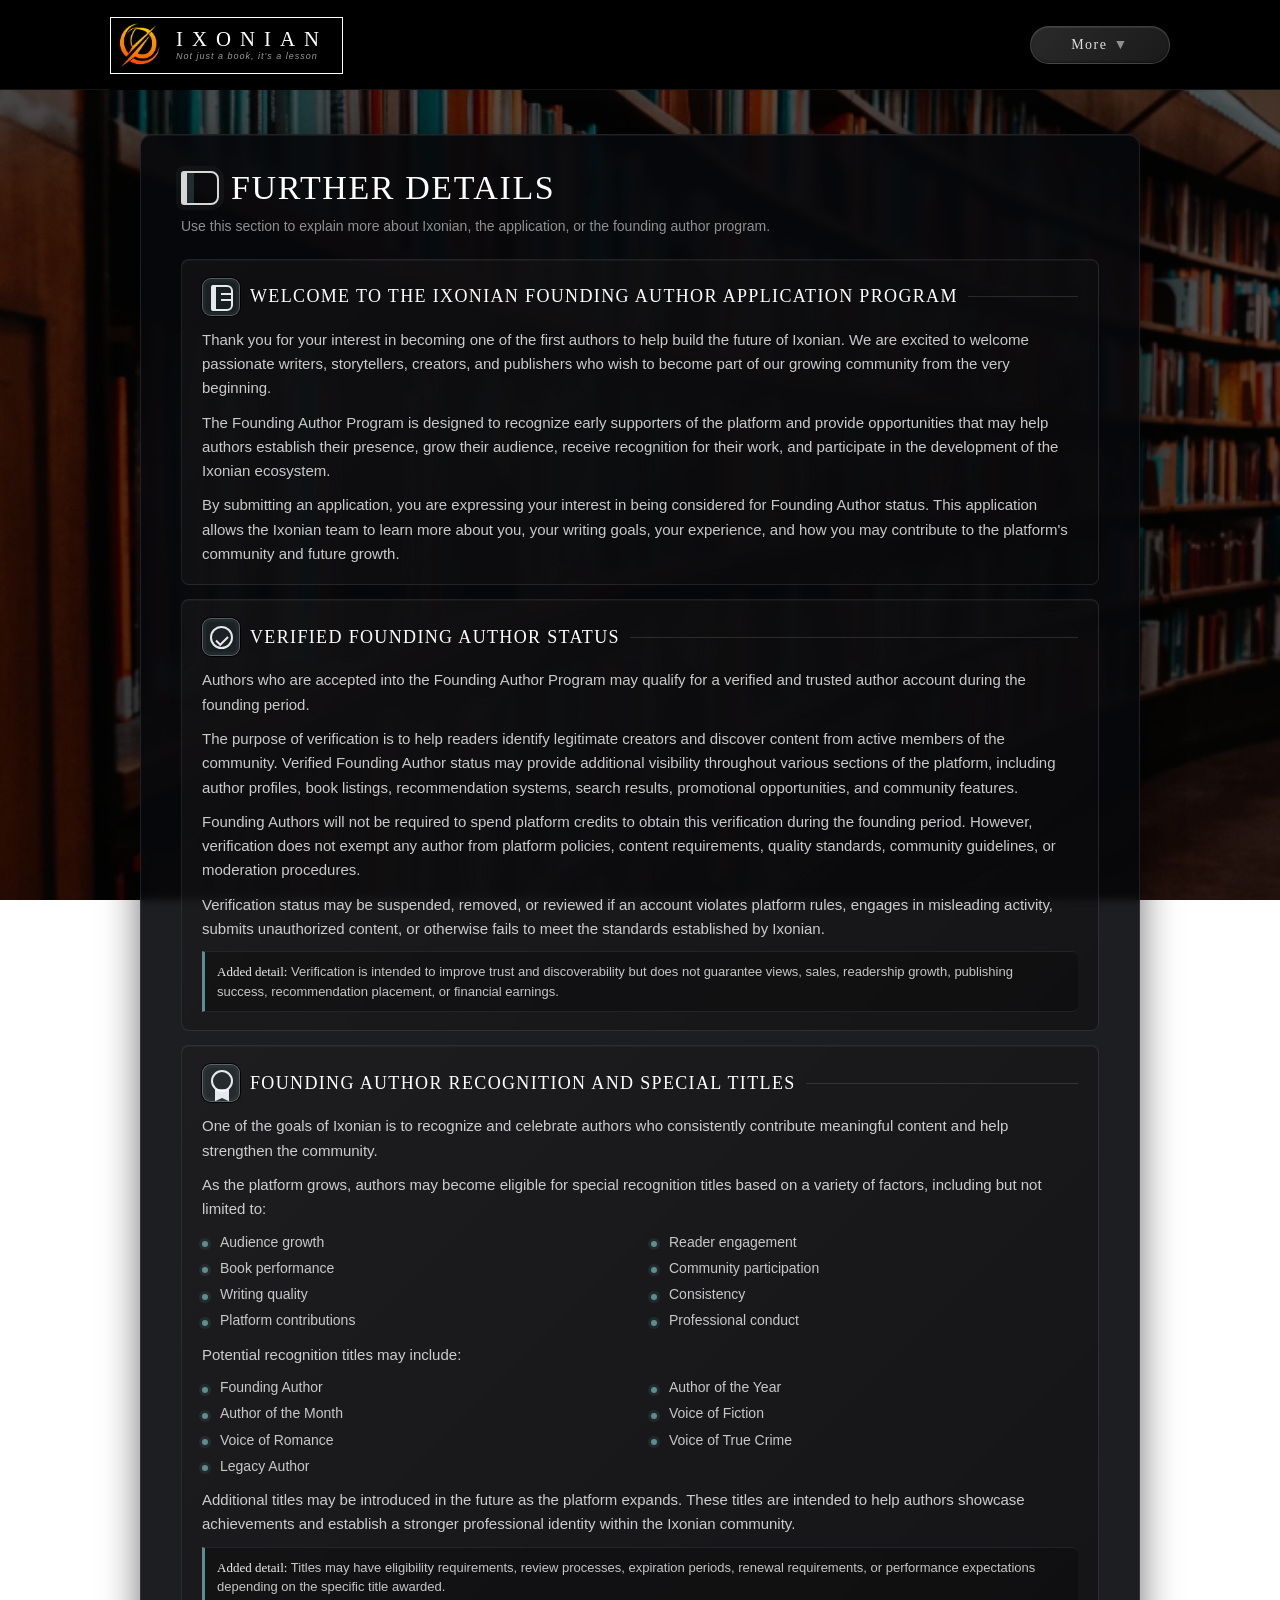
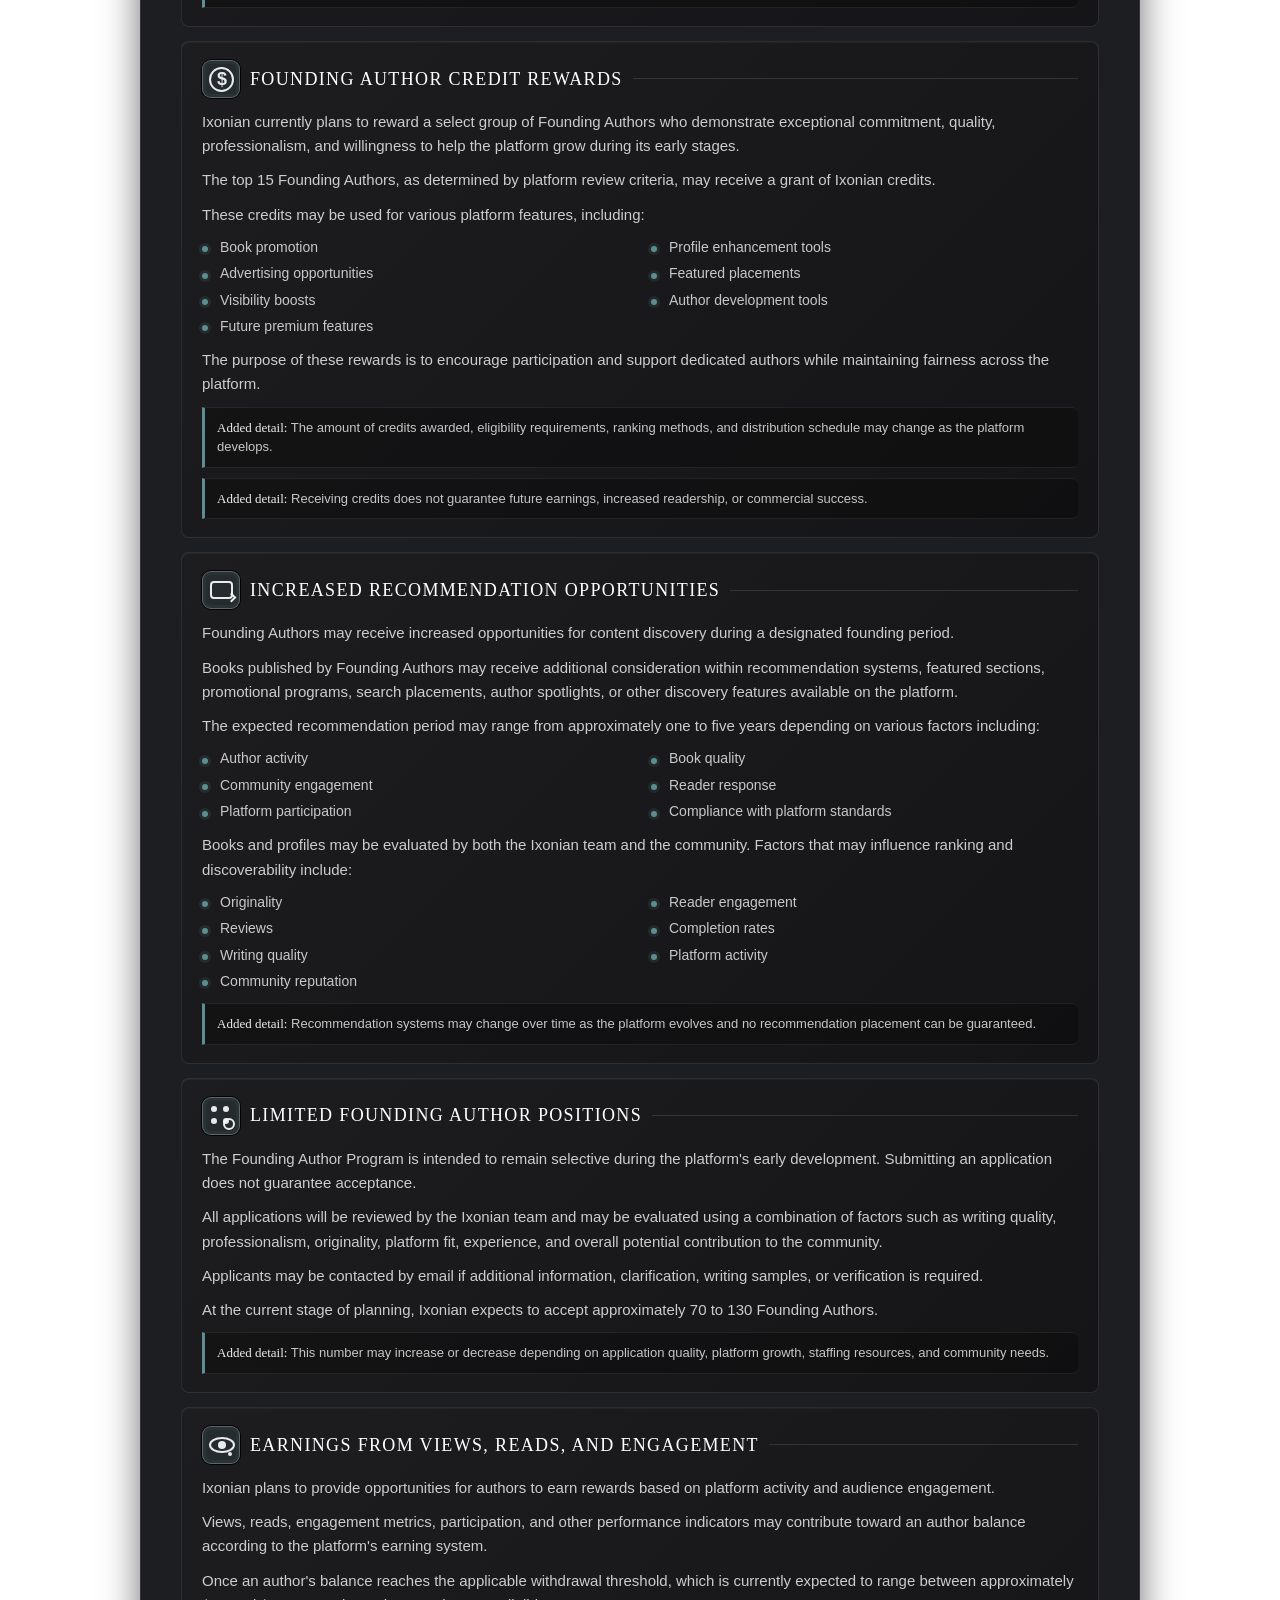
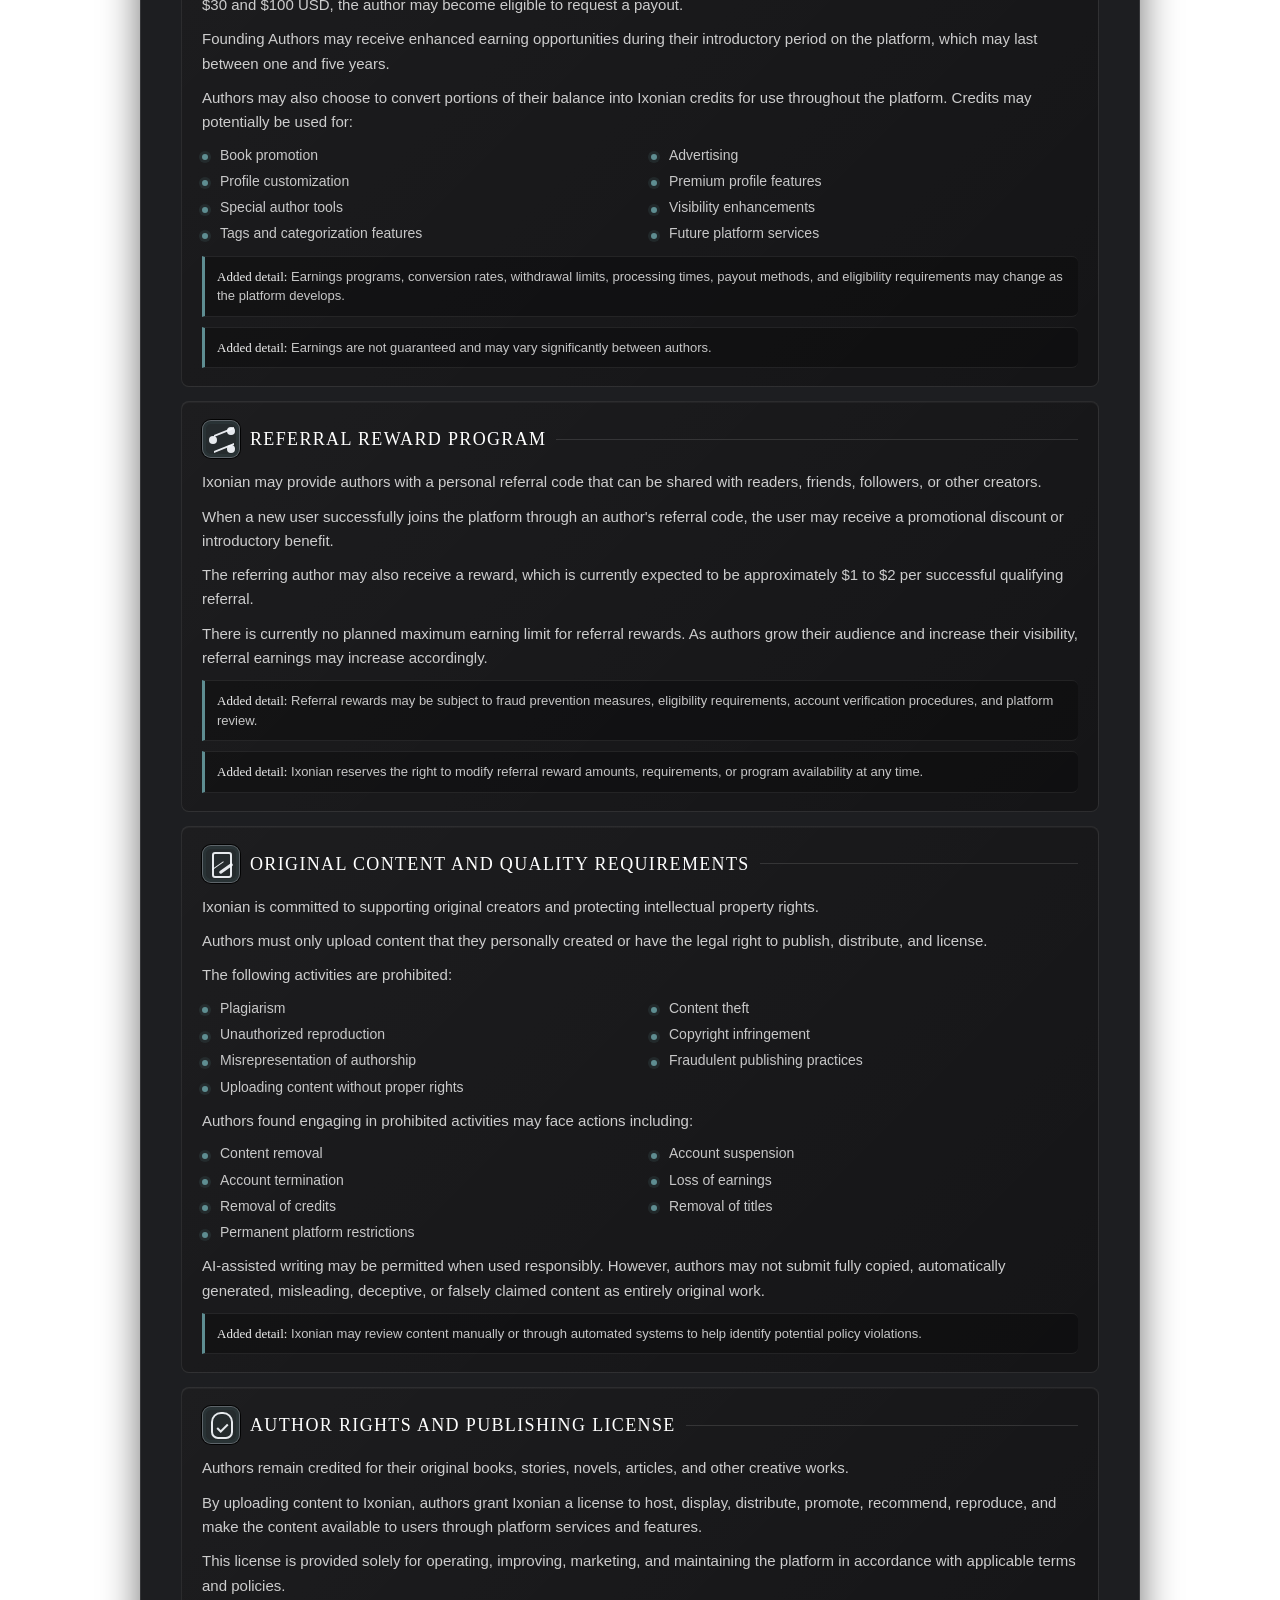
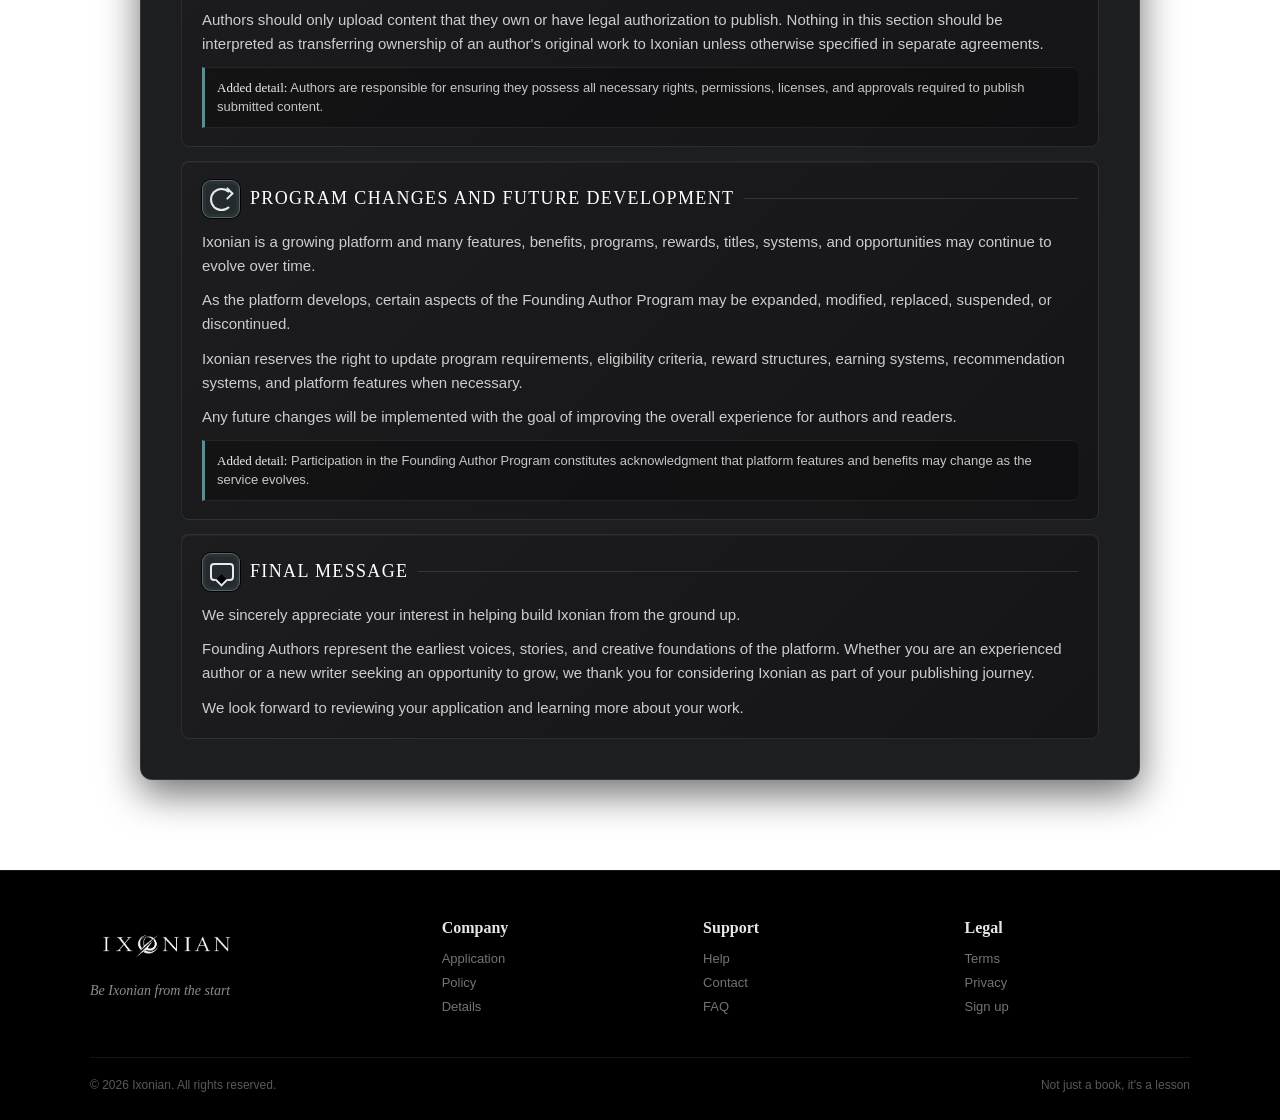
==== more-details.html @ 688a9fb2 "Add files via upload" ====
<!DOCTYPE html>
<html lang="en">
<head>
  <meta charset="UTF-8" />
  <meta name="viewport" content="width=device-width, initial-scale=1.0" />
  <link rel="icon" type="image/png" href="Ixonian (BN:A) (B).png" />
  <title>More Details - Ixonian</title>

  <style>
    * {
      margin: 0;
      padding: 0;
      box-sizing: border-box;
    }

    body {
      background:
        linear-gradient(rgba(0,0,0,.65), rgba(0,0,0,.65)),
        url("Screenshot 2026-06-17 at 14.47.07.png");
      background-size: cover;
      background-position: center;
      background-attachment: fixed;
      font-family: Arial, Helvetica, sans-serif;
      color: white;
    }

    .page {
      width: 100%;
      min-height: 100vh;
    }

    .hero {
      width: 100%;
      min-height: 100vh;
      position: relative;
      overflow: hidden;
      padding-top: 90px;
    }

    .top-area {
      height: 90px;
      background: #000;
      position: fixed;
      top: 0;
      left: 0;
      right: 0;
      z-index: 100;
      border-bottom: 1px solid rgba(255,255,255,.08);
    }

    .header-left {
      position: absolute;
      top: 0;
      left: max(0px, calc((100vw - 1100px) / 2 + 20px));
      height: 90px;
      background: #000;
      display: flex;
      align-items: center;
    }

    .brand-box {
      display: flex;
      align-items: center;
      border: 1px solid white;
      padding: 0 14px 0 0;
    }

    .logo-box {
      background: #000;
      display: flex;
      align-items: center;
      justify-content: center;
      flex-shrink: 0;
    }

    .logo-img {
      width: 55px;
      height: auto;
      display: block;
    }

    .header-brand-text {
      display: flex;
      flex-direction: column;
      margin-left: 10px;
    }

    .header-brand-name {
      font-family: "Times New Roman", serif;
      font-size: 1.3rem;
      font-weight: 100;
      color: #fff;
      letter-spacing: 9px;
      line-height: 1;
    }

    .header-brand-tagline {
      font-size: 9px;
      font-style: italic;
      color: rgba(255,255,255,.6);
      font-weight: 300;
      letter-spacing: 1px;
      margin-top: 1px;
    }

    .more-btn {
      position: absolute;
      top: 50%;
      right: max(22px, calc((100vw - 1100px) / 2 + 20px));
      width: 140px;
      height: 38px;
      transform: translateY(-50%);
      border-radius: 50px;
      border: 1px solid rgba(255,255,255,.15);
      background: linear-gradient(135deg, #2a2a2a 0%, #1a1a1a 100%);
      color: rgba(255,255,255,.85);
      font-family: Georgia, "Times New Roman", serif;
      font-size: 14px;
      letter-spacing: 1.5px;
      display: flex;
      align-items: center;
      justify-content: center;
      gap: 6px;
      box-shadow:
        inset 0 1px 1px rgba(255,255,255,.1),
        inset 0 -1px 2px rgba(0,0,0,.4),
        0 4px 12px rgba(0,0,0,.5);
      cursor: pointer;
      transition: all 0.2s ease;
    }

    .more-btn:hover {
      background: linear-gradient(135deg, #333 0%, #222 100%);
      border-color: rgba(255,255,255,.25);
      box-shadow:
        inset 0 1px 1px rgba(255,255,255,.12),
        inset 0 -1px 2px rgba(0,0,0,.4),
        0 4px 16px rgba(0,0,0,.6);
    }

    .more-chevron {
      font-size: 14px;
      color: rgba(255,255,255,.5);
      margin-top: 1px;
    }

    .more-menu {
      position: absolute;
      top: calc(50% + 28px);
      right: max(22px, calc((100vw - 1100px) / 2 + 20px));
      width: 190px;
      padding: 8px;
      border: 1px solid rgba(255,255,255,.16);
      border-radius: 10px;
      background: rgba(8, 10, 14, .96);
      box-shadow:
        0 18px 34px rgba(0,0,0,.45),
        inset 0 1px 0 rgba(255,255,255,.06);
      z-index: 110;
    }

    .more-menu[hidden] {
      display: none;
    }

    .more-menu-item {
      width: 100%;
      min-height: 38px;
      padding: 0 12px;
      border: none;
      border-radius: 7px;
      background: transparent;
      color: rgba(255,255,255,.82);
      display: flex;
      align-items: center;
      text-align: left;
      text-decoration: none;
      font-family: Georgia, "Times New Roman", serif;
      font-size: 14px;
      letter-spacing: .7px;
      cursor: pointer;
      transition: background .16s ease, color .16s ease;
    }

    .more-menu-item:hover,
    .more-menu-item:focus-visible {
      background: rgba(94, 141, 145, .22);
      color: #fff;
      outline: none;
    }

    .details-section {
      max-width: 1040px;
      margin: 44px auto;
      padding: 0 20px;
    }

    .details-panel {
      background: rgba(7, 8, 12, .91);
      backdrop-filter: blur(4px);
      -webkit-backdrop-filter: blur(4px);
      border: 1px solid rgba(255,255,255,.1);
      border-radius: 12px;
      box-shadow:
        0 14px 38px rgba(0,0,0,.56),
        inset 0 1px 0 rgba(255,255,255,.05);
      padding: 34px 40px 40px;
    }

    .details-title {
      display: flex;
      align-items: center;
      gap: 12px;
      font-family: Georgia, "Times New Roman", serif;
      font-size: 34px;
      font-weight: 500;
      color: #fff;
      margin-bottom: 10px;
      letter-spacing: 1.6px;
      line-height: 1.1;
      text-transform: uppercase;
    }

    .details-title::before {
      content: "";
      width: 30px;
      height: 30px;
      border: 2px solid rgba(255,255,255,.84);
      border-left-width: 6px;
      border-radius: 3px 8px 8px 3px;
      flex: 0 0 30px;
      box-shadow:
        inset 7px 0 0 rgba(94, 141, 145, .28),
        0 0 0 5px rgba(94, 141, 145, .08);
    }

    .details-subtitle {
      font-size: 14px;
      color: rgba(255,255,255,.55);
      line-height: 1.45;
      margin-bottom: 22px;
      max-width: 620px;
    }

    .details-body {
      display: grid;
      gap: 14px;
    }

    .details-body p {
      color: rgba(255,255,255,.78);
      font-size: 15px;
      line-height: 1.62;
      margin-bottom: 10px;
    }

    .details-body p:last-child {
      margin-bottom: 0;
    }

    .detail-block {
      border: 1px solid rgba(255,255,255,.09);
      border-radius: 8px;
      background:
        linear-gradient(135deg, rgba(255,255,255,.052), rgba(255,255,255,.018)),
        rgba(0,0,0,.42);
      padding: 18px 20px;
      box-shadow: inset 0 1px 0 rgba(255,255,255,.04);
    }

    .detail-heading {
      display: flex;
      align-items: center;
      gap: 10px;
      margin-bottom: 12px;
      font-family: Georgia, "Times New Roman", serif;
      font-size: 18px;
      font-weight: 500;
      color: #fff;
      line-height: 1.25;
      letter-spacing: 1.35px;
      text-transform: uppercase;
    }

    .detail-heading::after {
      content: "";
      height: 1px;
      flex: 1;
      min-width: 24px;
      background: rgba(255,255,255,.12);
    }

    .detail-icon {
      width: 38px;
      height: 38px;
      border-radius: 9px;
      border: 1px solid rgba(214, 224, 232, .32);
      background: rgba(94, 141, 145, .13);
      color: rgba(247,251,255,.92);
      flex: 0 0 38px;
      position: relative;
      box-shadow:
        inset 0 0 0 3px rgba(94, 141, 145, .08),
        0 0 0 1px rgba(0,0,0,.9);
    }

    .detail-icon::before,
    .detail-icon::after {
      content: "";
      position: absolute;
      box-sizing: border-box;
    }

    .icon-welcome::before {
      width: 22px;
      height: 26px;
      left: 8px;
      top: 6px;
      border: 2px solid currentColor;
      border-left-width: 5px;
      border-radius: 2px 6px 6px 2px;
    }

    .icon-welcome::after {
      width: 10px;
      height: 2px;
      left: 18px;
      top: 14px;
      background: currentColor;
      box-shadow: 0 6px 0 currentColor;
    }

    .icon-verified::before {
      width: 23px;
      height: 23px;
      left: 7px;
      top: 7px;
      border: 2px solid currentColor;
      border-radius: 50%;
    }

    .icon-verified::after {
      width: 12px;
      height: 7px;
      left: 13px;
      top: 17px;
      border-left: 2px solid currentColor;
      border-bottom: 2px solid currentColor;
      transform: rotate(-45deg);
    }

    .icon-title::before {
      width: 22px;
      height: 22px;
      left: 8px;
      top: 5px;
      border: 2px solid currentColor;
      border-radius: 50%;
    }

    .icon-title::after {
      width: 14px;
      height: 12px;
      left: 12px;
      top: 24px;
      background: currentColor;
      clip-path: polygon(0 0, 100% 0, 100% 100%, 50% 72%, 0 100%);
    }

    .icon-credits::before {
      width: 25px;
      height: 25px;
      left: 6px;
      top: 6px;
      border-radius: 50%;
      border: 2px solid currentColor;
    }

    .icon-credits::after {
      content: "$";
      left: 14px;
      top: 9px;
      color: currentColor;
      font: 700 18px/1 Arial, Helvetica, sans-serif;
    }

    .icon-recommend::before {
      width: 23px;
      height: 18px;
      left: 7px;
      top: 9px;
      border: 2px solid currentColor;
      border-radius: 4px;
    }

    .icon-recommend::after {
      width: 7px;
      height: 7px;
      left: 25px;
      top: 22px;
      border-right: 2px solid currentColor;
      border-bottom: 2px solid currentColor;
      transform: rotate(-45deg);
    }

    .icon-spots::before {
      width: 6px;
      height: 6px;
      left: 8px;
      top: 8px;
      border-radius: 50%;
      background: currentColor;
      box-shadow:
        12px 0 0 currentColor,
        0 12px 0 currentColor,
        12px 12px 0 currentColor;
    }

    .icon-spots::after {
      width: 12px;
      height: 12px;
      right: 4px;
      bottom: 4px;
      border: 2px solid currentColor;
      border-radius: 50%;
    }

    .icon-earnings::before {
      width: 26px;
      height: 16px;
      left: 6px;
      top: 10px;
      border: 2px solid currentColor;
      border-radius: 50%;
    }

    .icon-earnings::after {
      width: 8px;
      height: 8px;
      left: 15px;
      top: 14px;
      border-radius: 50%;
      background: currentColor;
      box-shadow: 8px 9px 0 -2px currentColor;
    }

    .icon-referral::before {
      width: 8px;
      height: 8px;
      left: 6px;
      top: 15px;
      border-radius: 50%;
      background: currentColor;
      box-shadow:
        18px -9px 0 currentColor,
        18px 9px 0 currentColor;
    }

    .icon-referral::after {
      width: 20px;
      height: 18px;
      left: 11px;
      top: 10px;
      border-top: 2px solid currentColor;
      border-bottom: 2px solid currentColor;
      transform: skewY(-22deg);
    }

    .icon-content::before {
      width: 20px;
      height: 26px;
      left: 9px;
      top: 6px;
      border: 2px solid currentColor;
      border-radius: 3px;
    }

    .icon-content::after {
      width: 16px;
      height: 3px;
      left: 15px;
      top: 21px;
      border-radius: 2px;
      background: currentColor;
      transform: rotate(-35deg);
      box-shadow: -5px -7px 0 -1px currentColor;
    }

    .icon-rights::before {
      width: 22px;
      height: 27px;
      left: 8px;
      top: 5px;
      border: 2px solid currentColor;
      border-radius: 10px 10px 7px 7px;
    }

    .icon-rights::after {
      width: 11px;
      height: 6px;
      left: 14px;
      top: 17px;
      border-left: 2px solid currentColor;
      border-bottom: 2px solid currentColor;
      transform: rotate(-45deg);
    }

    .icon-change::before {
      width: 23px;
      height: 23px;
      left: 7px;
      top: 7px;
      border: 2px solid currentColor;
      border-radius: 50%;
      border-right-color: transparent;
    }

    .icon-change::after {
      width: 9px;
      height: 9px;
      right: 7px;
      top: 8px;
      border-top: 2px solid currentColor;
      border-right: 2px solid currentColor;
      transform: rotate(45deg);
    }

    .icon-message::before {
      width: 24px;
      height: 18px;
      left: 7px;
      top: 9px;
      border: 2px solid currentColor;
      border-radius: 4px;
    }

    .icon-message::after {
      width: 9px;
      height: 9px;
      left: 14px;
      top: 22px;
      border-left: 2px solid currentColor;
      border-bottom: 2px solid currentColor;
      transform: rotate(-45deg);
      background: #000;
    }

    .details-list {
      display: grid;
      gap: 6px;
      margin: 8px 0 12px;
      padding: 0;
      list-style: none;
    }

    .details-list li {
      position: relative;
      padding-left: 18px;
      color: rgba(255,255,255,.76);
      font-size: 14px;
      line-height: 1.45;
    }

    .details-list li::before {
      content: "";
      width: 6px;
      height: 6px;
      position: absolute;
      left: 0;
      top: .68em;
      border-radius: 50%;
      background: #5e8d91;
      box-shadow: 0 0 0 3px rgba(94, 141, 145, .14);
    }

    .details-grid {
      display: grid;
      grid-template-columns: repeat(2, minmax(0, 1fr));
      gap: 6px 22px;
    }

    .detail-note {
      border-left: 3px solid #5e8d91;
      border-top: 1px solid rgba(255,255,255,.08);
      border-bottom: 1px solid rgba(255,255,255,.08);
      background: rgba(0,0,0,.28);
      color: rgba(255,255,255,.76);
      padding: 10px 12px;
      margin-top: 10px;
      border-radius: 0 6px 6px 0;
      font-size: 13px;
      line-height: 1.5;
    }

    .detail-note strong {
      color: rgba(255,255,255,.92);
      font-family: Georgia, "Times New Roman", serif;
      font-weight: 500;
    }

    .footer {
      width: 100%;
      background: #000;
      border-top: 1px solid rgba(255,255,255,.08);
      padding: 48px 20px 28px;
      margin-top: 90px;
    }

    .footer-inner {
      max-width: 1100px;
      margin: 0 auto;
      display: grid;
      grid-template-columns: 1.4fr 1fr 1fr 1fr;
      gap: 36px;
    }

    .footer-logo-img {
      width: 150px;
      height: auto;
      display: block;
      margin-bottom: 12px;
    }

    .tagline {
      font-family: Georgia, "Times New Roman", serif;
      font-size: 14px;
      color: rgba(255,255,255,.55);
      font-style: italic;
    }

    .footer-col h4 {
      font-family: Georgia, "Times New Roman", serif;
      font-size: 16px;
      margin-bottom: 14px;
      color: rgba(255,255,255,.9);
    }

    .footer-col a {
      display: block;
      color: rgba(255,255,255,.45);
      font-size: 13px;
      text-decoration: none;
      margin-bottom: 9px;
      transition: color .2s ease;
    }

    .footer-col a:hover {
      color: rgba(255,255,255,.8);
    }

    .footer-bottom {
      max-width: 1100px;
      margin: 34px auto 0;
      padding-top: 20px;
      border-top: 1px solid rgba(255,255,255,.08);
      display: flex;
      justify-content: space-between;
      gap: 20px;
      color: rgba(255,255,255,.35);
      font-size: 12px;
    }

    @media (max-width: 760px) {
      .top-area {
        height: 80px;
      }

      .header-left {
        height: 80px;
      }

      .brand-box {
        padding: 0 10px 0 0;
      }

      .logo-img {
        width: 40px;
      }

      .header-brand-name {
        font-size: 1.1rem;
        letter-spacing: 4px;
      }

      .header-brand-text {
        margin-left: 6px;
      }

      .more-btn {
        width: 110px;
        height: 34px;
        font-size: 13px;
      }

      .more-menu {
        top: 61px;
        right: 16px;
        width: 176px;
      }

      .details-section {
        margin: 34px auto;
        padding: 0 16px;
      }

      .details-panel {
        padding: 24px 20px 28px;
      }

      .details-title {
        font-size: 27px;
      }

      .detail-block {
        padding: 16px;
      }

      .detail-heading {
        align-items: flex-start;
        font-size: 16px;
      }

      .detail-heading::after {
        display: none;
      }

      .details-grid {
        grid-template-columns: 1fr;
      }

      .footer-inner {
        grid-template-columns: 1fr;
        gap: 28px;
      }

      .footer-bottom {
        flex-direction: column;
        text-align: center;
      }
    }
  </style>
</head>

<body>
  <main class="page">
    <section class="hero">
      <header class="top-area">
        <div class="header-left">
          <div class="brand-box">
            <div class="logo-box">
              <img src="Ixonian (BN:A) (w).png" alt="Ixonian" class="logo-img">
            </div>
            <div class="header-brand-text">
              <div class="header-brand-name">IXONIAN</div>
              <div class="header-brand-tagline">Not just a book, it's a lesson</div>
            </div>
          </div>
        </div>

        <button class="more-btn" id="moreBtn" type="button" aria-expanded="false" aria-controls="moreMenu">
          More
          <span class="more-chevron">▼</span>
        </button>

        <div class="more-menu" id="moreMenu" hidden>
          <a class="more-menu-item" href="sign-in.html">Sign in</a>
          <a class="more-menu-item" href="privacy-policy.html">Policy</a>
          <a class="more-menu-item" href="more-details.html">Further details</a>
          <a class="more-menu-item" href="index.html#plans">Plans</a>
          <a class="more-menu-item" href="index.html#footerContact">Contacts</a>
        </div>
      </header>

      <section class="details-section">
        <div class="details-panel">
          <h1 class="details-title">Further Details</h1>
          <p class="details-subtitle">Use this section to explain more about Ixonian, the application, or the founding author program.</p>

          <div class="details-body">
            <section class="detail-block">
              <h2 class="detail-heading"><span class="detail-icon icon-welcome" aria-hidden="true"></span>Welcome to the Ixonian Founding Author Application Program</h2>
              <p>Thank you for your interest in becoming one of the first authors to help build the future of Ixonian. We are excited to welcome passionate writers, storytellers, creators, and publishers who wish to become part of our growing community from the very beginning.</p>
              <p>The Founding Author Program is designed to recognize early supporters of the platform and provide opportunities that may help authors establish their presence, grow their audience, receive recognition for their work, and participate in the development of the Ixonian ecosystem.</p>
              <p>By submitting an application, you are expressing your interest in being considered for Founding Author status. This application allows the Ixonian team to learn more about you, your writing goals, your experience, and how you may contribute to the platform's community and future growth.</p>
            </section>

            <section class="detail-block">
              <h2 class="detail-heading"><span class="detail-icon icon-verified" aria-hidden="true"></span>Verified Founding Author Status</h2>
              <p>Authors who are accepted into the Founding Author Program may qualify for a verified and trusted author account during the founding period.</p>
              <p>The purpose of verification is to help readers identify legitimate creators and discover content from active members of the community. Verified Founding Author status may provide additional visibility throughout various sections of the platform, including author profiles, book listings, recommendation systems, search results, promotional opportunities, and community features.</p>
              <p>Founding Authors will not be required to spend platform credits to obtain this verification during the founding period. However, verification does not exempt any author from platform policies, content requirements, quality standards, community guidelines, or moderation procedures.</p>
              <p>Verification status may be suspended, removed, or reviewed if an account violates platform rules, engages in misleading activity, submits unauthorized content, or otherwise fails to meet the standards established by Ixonian.</p>
              <div class="detail-note"><strong>Added detail:</strong> Verification is intended to improve trust and discoverability but does not guarantee views, sales, readership growth, publishing success, recommendation placement, or financial earnings.</div>
            </section>

            <section class="detail-block">
              <h2 class="detail-heading"><span class="detail-icon icon-title" aria-hidden="true"></span>Founding Author Recognition and Special Titles</h2>
              <p>One of the goals of Ixonian is to recognize and celebrate authors who consistently contribute meaningful content and help strengthen the community.</p>
              <p>As the platform grows, authors may become eligible for special recognition titles based on a variety of factors, including but not limited to:</p>
              <ul class="details-list details-grid">
                <li>Audience growth</li>
                <li>Reader engagement</li>
                <li>Book performance</li>
                <li>Community participation</li>
                <li>Writing quality</li>
                <li>Consistency</li>
                <li>Platform contributions</li>
                <li>Professional conduct</li>
              </ul>
              <p>Potential recognition titles may include:</p>
              <ul class="details-list details-grid">
                <li>Founding Author</li>
                <li>Author of the Year</li>
                <li>Author of the Month</li>
                <li>Voice of Fiction</li>
                <li>Voice of Romance</li>
                <li>Voice of True Crime</li>
                <li>Legacy Author</li>
              </ul>
              <p>Additional titles may be introduced in the future as the platform expands. These titles are intended to help authors showcase achievements and establish a stronger professional identity within the Ixonian community.</p>
              <div class="detail-note"><strong>Added detail:</strong> Titles may have eligibility requirements, review processes, expiration periods, renewal requirements, or performance expectations depending on the specific title awarded.</div>
            </section>

            <section class="detail-block">
              <h2 class="detail-heading"><span class="detail-icon icon-credits" aria-hidden="true"></span>Founding Author Credit Rewards</h2>
              <p>Ixonian currently plans to reward a select group of Founding Authors who demonstrate exceptional commitment, quality, professionalism, and willingness to help the platform grow during its early stages.</p>
              <p>The top 15 Founding Authors, as determined by platform review criteria, may receive a grant of Ixonian credits.</p>
              <p>These credits may be used for various platform features, including:</p>
              <ul class="details-list details-grid">
                <li>Book promotion</li>
                <li>Profile enhancement tools</li>
                <li>Advertising opportunities</li>
                <li>Featured placements</li>
                <li>Visibility boosts</li>
                <li>Author development tools</li>
                <li>Future premium features</li>
              </ul>
              <p>The purpose of these rewards is to encourage participation and support dedicated authors while maintaining fairness across the platform.</p>
              <div class="detail-note"><strong>Added detail:</strong> The amount of credits awarded, eligibility requirements, ranking methods, and distribution schedule may change as the platform develops.</div>
              <div class="detail-note"><strong>Added detail:</strong> Receiving credits does not guarantee future earnings, increased readership, or commercial success.</div>
            </section>

            <section class="detail-block">
              <h2 class="detail-heading"><span class="detail-icon icon-recommend" aria-hidden="true"></span>Increased Recommendation Opportunities</h2>
              <p>Founding Authors may receive increased opportunities for content discovery during a designated founding period.</p>
              <p>Books published by Founding Authors may receive additional consideration within recommendation systems, featured sections, promotional programs, search placements, author spotlights, or other discovery features available on the platform.</p>
              <p>The expected recommendation period may range from approximately one to five years depending on various factors including:</p>
              <ul class="details-list details-grid">
                <li>Author activity</li>
                <li>Book quality</li>
                <li>Community engagement</li>
                <li>Reader response</li>
                <li>Platform participation</li>
                <li>Compliance with platform standards</li>
              </ul>
              <p>Books and profiles may be evaluated by both the Ixonian team and the community. Factors that may influence ranking and discoverability include:</p>
              <ul class="details-list details-grid">
                <li>Originality</li>
                <li>Reader engagement</li>
                <li>Reviews</li>
                <li>Completion rates</li>
                <li>Writing quality</li>
                <li>Platform activity</li>
                <li>Community reputation</li>
              </ul>
              <div class="detail-note"><strong>Added detail:</strong> Recommendation systems may change over time as the platform evolves and no recommendation placement can be guaranteed.</div>
            </section>

            <section class="detail-block">
              <h2 class="detail-heading"><span class="detail-icon icon-spots" aria-hidden="true"></span>Limited Founding Author Positions</h2>
              <p>The Founding Author Program is intended to remain selective during the platform's early development. Submitting an application does not guarantee acceptance.</p>
              <p>All applications will be reviewed by the Ixonian team and may be evaluated using a combination of factors such as writing quality, professionalism, originality, platform fit, experience, and overall potential contribution to the community.</p>
              <p>Applicants may be contacted by email if additional information, clarification, writing samples, or verification is required.</p>
              <p>At the current stage of planning, Ixonian expects to accept approximately 70 to 130 Founding Authors.</p>
              <div class="detail-note"><strong>Added detail:</strong> This number may increase or decrease depending on application quality, platform growth, staffing resources, and community needs.</div>
            </section>

            <section class="detail-block">
              <h2 class="detail-heading"><span class="detail-icon icon-earnings" aria-hidden="true"></span>Earnings From Views, Reads, and Engagement</h2>
              <p>Ixonian plans to provide opportunities for authors to earn rewards based on platform activity and audience engagement.</p>
              <p>Views, reads, engagement metrics, participation, and other performance indicators may contribute toward an author balance according to the platform's earning system.</p>
              <p>Once an author's balance reaches the applicable withdrawal threshold, which is currently expected to range between approximately $30 and $100 USD, the author may become eligible to request a payout.</p>
              <p>Founding Authors may receive enhanced earning opportunities during their introductory period on the platform, which may last between one and five years.</p>
              <p>Authors may also choose to convert portions of their balance into Ixonian credits for use throughout the platform. Credits may potentially be used for:</p>
              <ul class="details-list details-grid">
                <li>Book promotion</li>
                <li>Advertising</li>
                <li>Profile customization</li>
                <li>Premium profile features</li>
                <li>Special author tools</li>
                <li>Visibility enhancements</li>
                <li>Tags and categorization features</li>
                <li>Future platform services</li>
              </ul>
              <div class="detail-note"><strong>Added detail:</strong> Earnings programs, conversion rates, withdrawal limits, processing times, payout methods, and eligibility requirements may change as the platform develops.</div>
              <div class="detail-note"><strong>Added detail:</strong> Earnings are not guaranteed and may vary significantly between authors.</div>
            </section>

            <section class="detail-block">
              <h2 class="detail-heading"><span class="detail-icon icon-referral" aria-hidden="true"></span>Referral Reward Program</h2>
              <p>Ixonian may provide authors with a personal referral code that can be shared with readers, friends, followers, or other creators.</p>
              <p>When a new user successfully joins the platform through an author's referral code, the user may receive a promotional discount or introductory benefit.</p>
              <p>The referring author may also receive a reward, which is currently expected to be approximately $1 to $2 per successful qualifying referral.</p>
              <p>There is currently no planned maximum earning limit for referral rewards. As authors grow their audience and increase their visibility, referral earnings may increase accordingly.</p>
              <div class="detail-note"><strong>Added detail:</strong> Referral rewards may be subject to fraud prevention measures, eligibility requirements, account verification procedures, and platform review.</div>
              <div class="detail-note"><strong>Added detail:</strong> Ixonian reserves the right to modify referral reward amounts, requirements, or program availability at any time.</div>
            </section>

            <section class="detail-block">
              <h2 class="detail-heading"><span class="detail-icon icon-content" aria-hidden="true"></span>Original Content and Quality Requirements</h2>
              <p>Ixonian is committed to supporting original creators and protecting intellectual property rights.</p>
              <p>Authors must only upload content that they personally created or have the legal right to publish, distribute, and license.</p>
              <p>The following activities are prohibited:</p>
              <ul class="details-list details-grid">
                <li>Plagiarism</li>
                <li>Content theft</li>
                <li>Unauthorized reproduction</li>
                <li>Copyright infringement</li>
                <li>Misrepresentation of authorship</li>
                <li>Fraudulent publishing practices</li>
                <li>Uploading content without proper rights</li>
              </ul>
              <p>Authors found engaging in prohibited activities may face actions including:</p>
              <ul class="details-list details-grid">
                <li>Content removal</li>
                <li>Account suspension</li>
                <li>Account termination</li>
                <li>Loss of earnings</li>
                <li>Removal of credits</li>
                <li>Removal of titles</li>
                <li>Permanent platform restrictions</li>
              </ul>
              <p>AI-assisted writing may be permitted when used responsibly. However, authors may not submit fully copied, automatically generated, misleading, deceptive, or falsely claimed content as entirely original work.</p>
              <div class="detail-note"><strong>Added detail:</strong> Ixonian may review content manually or through automated systems to help identify potential policy violations.</div>
            </section>

            <section class="detail-block">
              <h2 class="detail-heading"><span class="detail-icon icon-rights" aria-hidden="true"></span>Author Rights and Publishing License</h2>
              <p>Authors remain credited for their original books, stories, novels, articles, and other creative works.</p>
              <p>By uploading content to Ixonian, authors grant Ixonian a license to host, display, distribute, promote, recommend, reproduce, and make the content available to users through platform services and features.</p>
              <p>This license is provided solely for operating, improving, marketing, and maintaining the platform in accordance with applicable terms and policies.</p>
              <p>Authors should only upload content that they own or have legal authorization to publish. Nothing in this section should be interpreted as transferring ownership of an author's original work to Ixonian unless otherwise specified in separate agreements.</p>
              <div class="detail-note"><strong>Added detail:</strong> Authors are responsible for ensuring they possess all necessary rights, permissions, licenses, and approvals required to publish submitted content.</div>
            </section>

            <section class="detail-block">
              <h2 class="detail-heading"><span class="detail-icon icon-change" aria-hidden="true"></span>Program Changes and Future Development</h2>
              <p>Ixonian is a growing platform and many features, benefits, programs, rewards, titles, systems, and opportunities may continue to evolve over time.</p>
              <p>As the platform develops, certain aspects of the Founding Author Program may be expanded, modified, replaced, suspended, or discontinued.</p>
              <p>Ixonian reserves the right to update program requirements, eligibility criteria, reward structures, earning systems, recommendation systems, and platform features when necessary.</p>
              <p>Any future changes will be implemented with the goal of improving the overall experience for authors and readers.</p>
              <div class="detail-note"><strong>Added detail:</strong> Participation in the Founding Author Program constitutes acknowledgment that platform features and benefits may change as the service evolves.</div>
            </section>

            <section class="detail-block">
              <h2 class="detail-heading"><span class="detail-icon icon-message" aria-hidden="true"></span>Final Message</h2>
              <p>We sincerely appreciate your interest in helping build Ixonian from the ground up.</p>
              <p>Founding Authors represent the earliest voices, stories, and creative foundations of the platform. Whether you are an experienced author or a new writer seeking an opportunity to grow, we thank you for considering Ixonian as part of your publishing journey.</p>
              <p>We look forward to reviewing your application and learning more about your work.</p>
            </section>
          </div>
        </div>
      </section>

      <footer class="footer">
        <div class="footer-inner">
          <div class="footer-brand-col">
            <img src="Ixonian white.png" alt="Ixonian" class="footer-logo-img">
            <p class="tagline">Be <em>Ixonian</em> from the start</p>
          </div>

          <div class="footer-col">
            <h4>Company</h4>
            <a href="index.html">Application</a>
            <a href="privacy-policy.html">Policy</a>
            <a href="more-details.html">Details</a>
          </div>

          <div class="footer-col">
            <h4>Support</h4>
            <a href="index.html#footerContact">Help</a>
            <a href="index.html#footerContact">Contact</a>
            <a href="index.html#footerContact">FAQ</a>
          </div>

          <div class="footer-col">
            <h4>Legal</h4>
            <a href="privacy-policy.html">Terms</a>
            <a href="privacy-policy.html">Privacy</a>
            <a href="index.html">Sign up</a>
          </div>
        </div>

        <div class="footer-bottom">
          <p>&copy; 2026 Ixonian. All rights reserved.</p>
          <p>Not just a book, it's a lesson</p>
        </div>
      </footer>
    </section>
  </main>

  <script>
    const moreBtn = document.getElementById("moreBtn");
    const moreMenu = document.getElementById("moreMenu");

    const closeMoreMenu = () => {
      if (!moreBtn || !moreMenu) return;
      moreMenu.hidden = true;
      moreBtn.setAttribute("aria-expanded", "false");
    };

    if (moreBtn && moreMenu) {
      moreBtn.addEventListener("click", (event) => {
        event.stopPropagation();
        const willOpen = moreMenu.hidden;
        moreMenu.hidden = !willOpen;
        moreBtn.setAttribute("aria-expanded", String(willOpen));
      });

      document.addEventListener("click", (event) => {
        if (!moreMenu.contains(event.target) && event.target !== moreBtn) {
          closeMoreMenu();
        }
      });

      document.addEventListener("keydown", (event) => {
        if (event.key === "Escape") {
          closeMoreMenu();
        }
      });
    }
  </script>
</body>
</html>
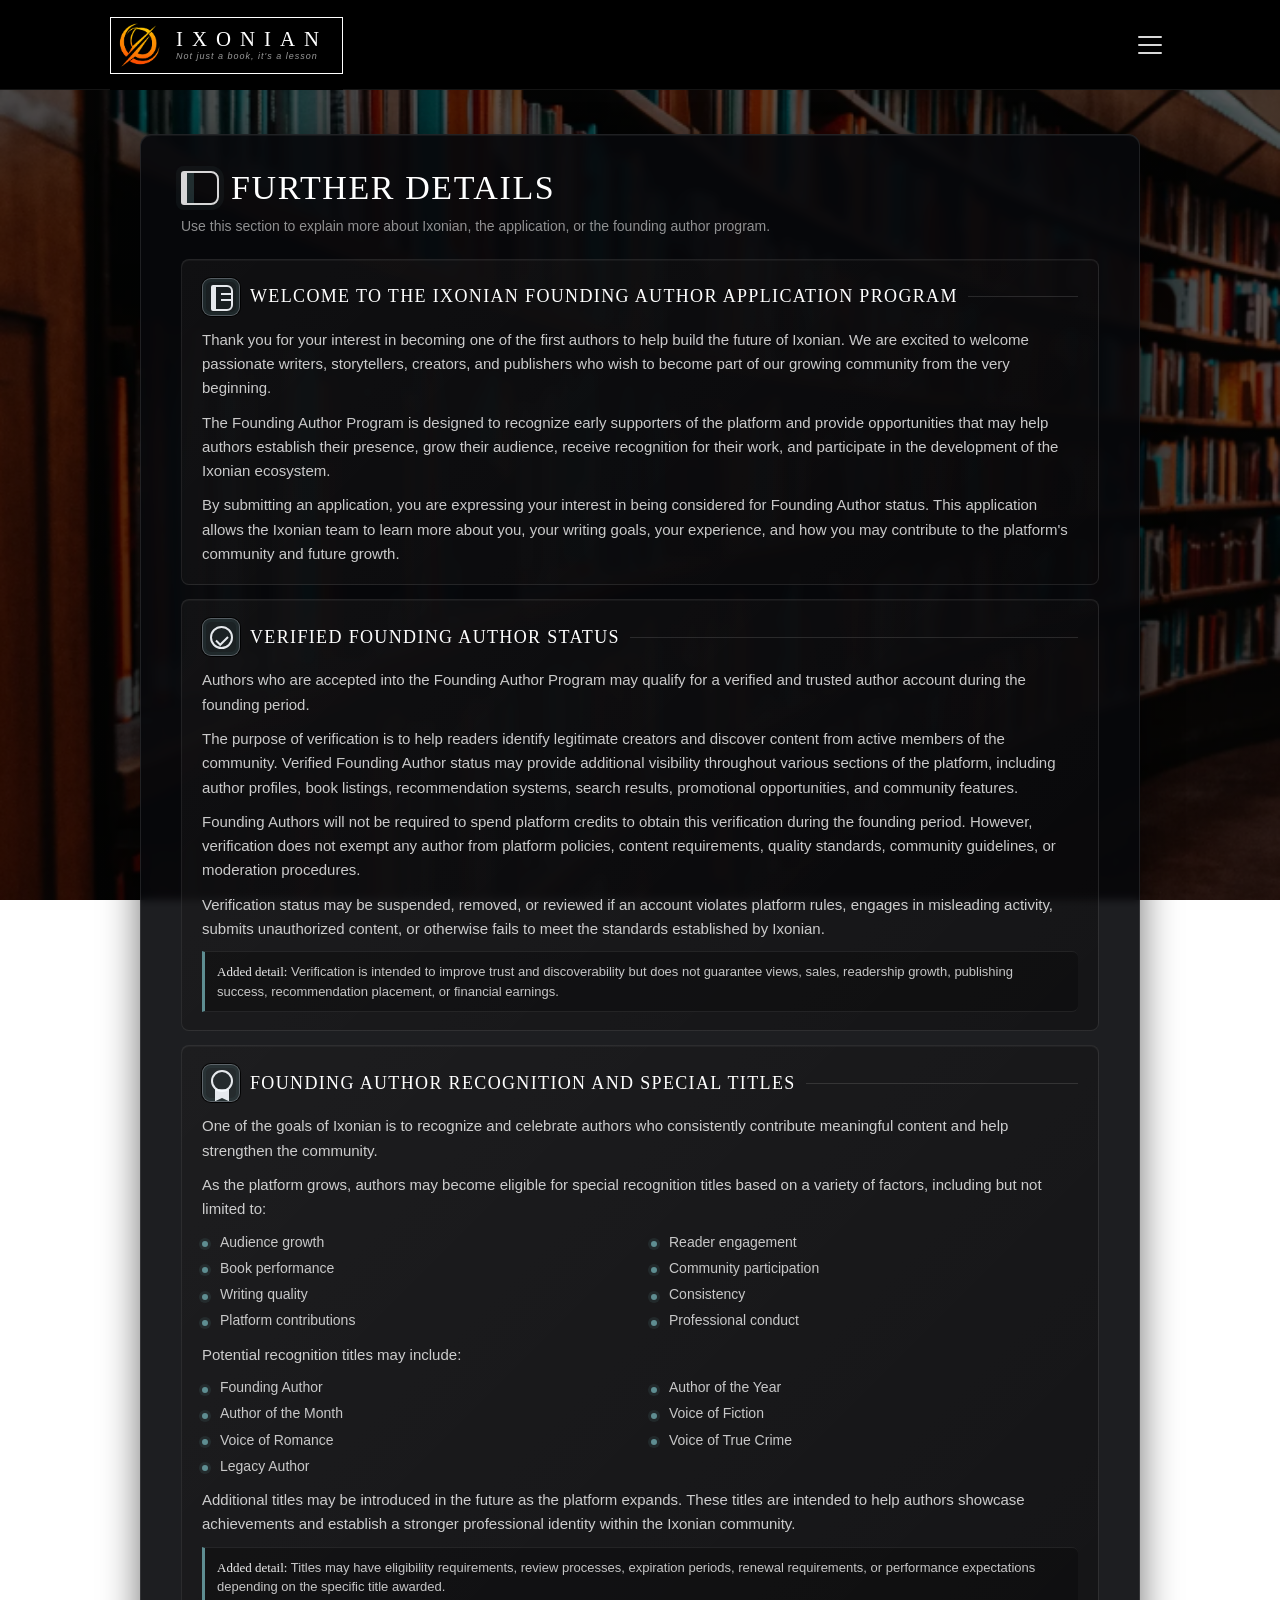
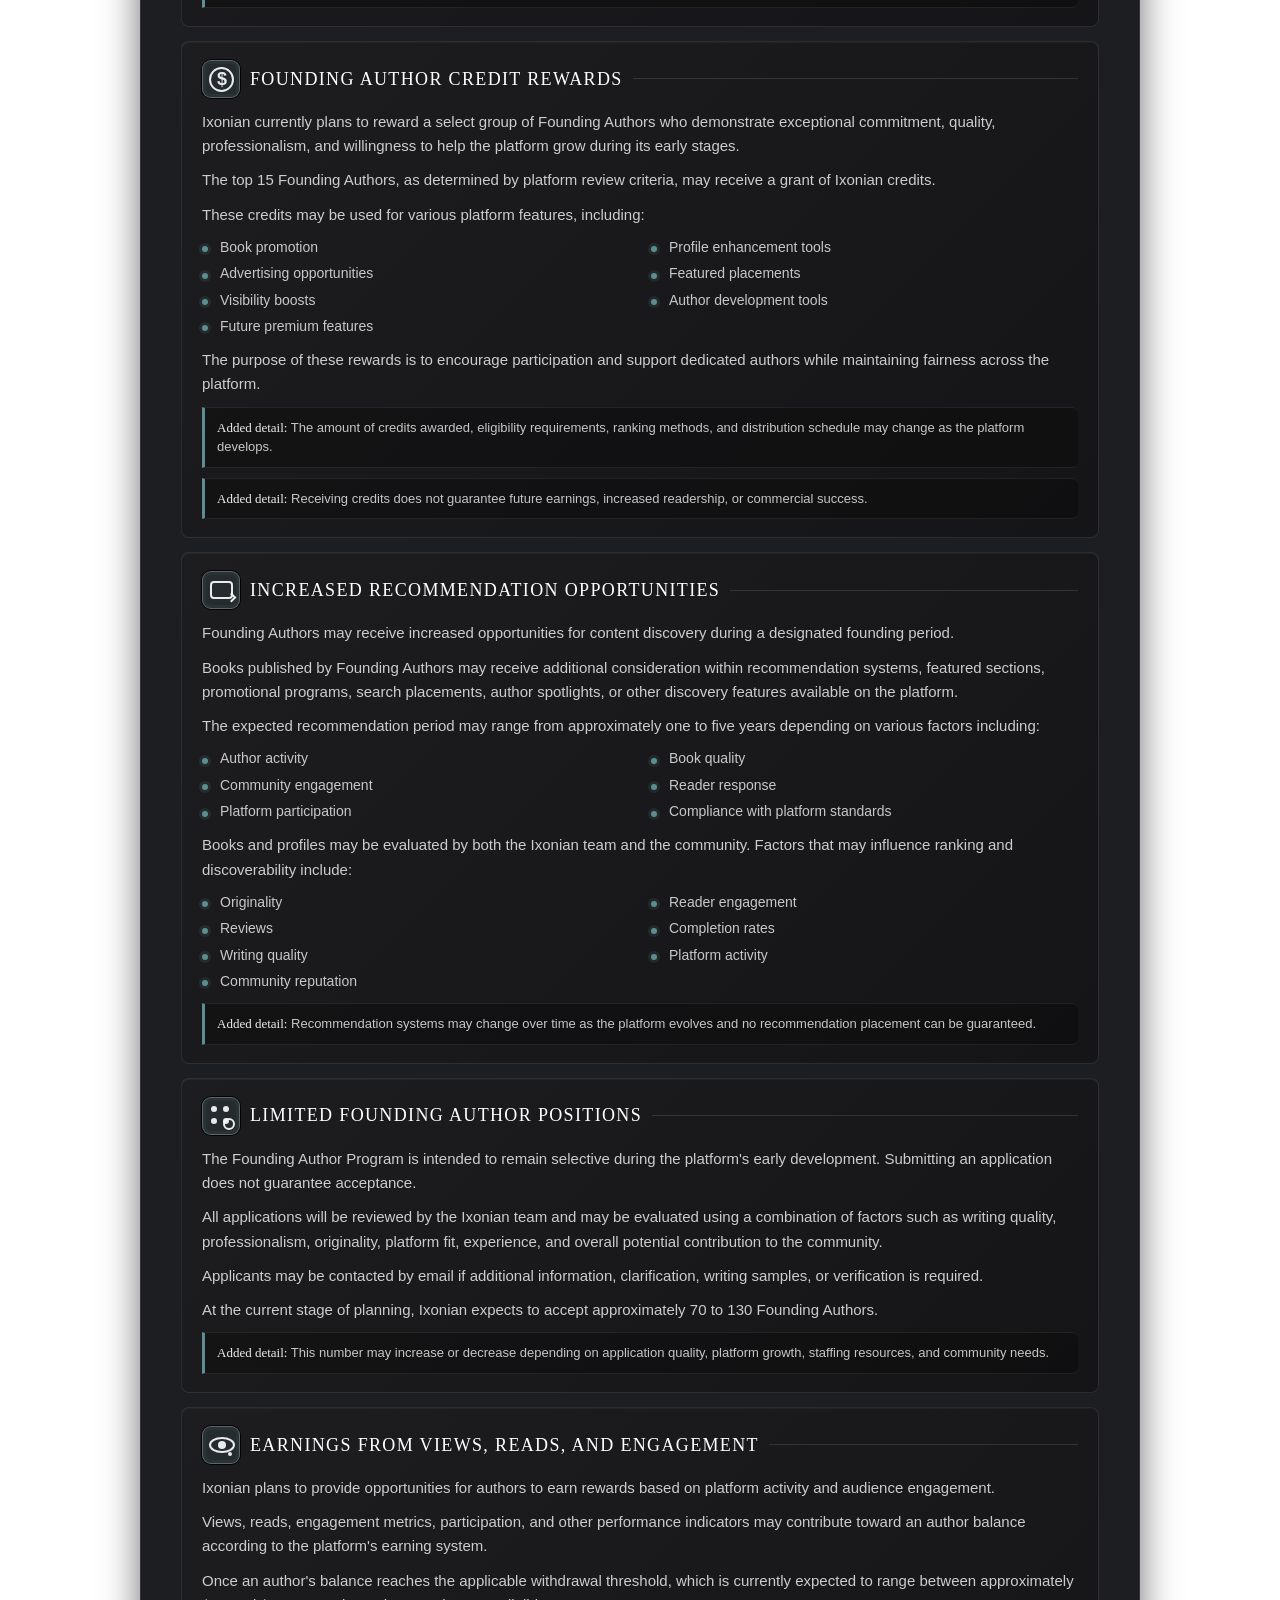
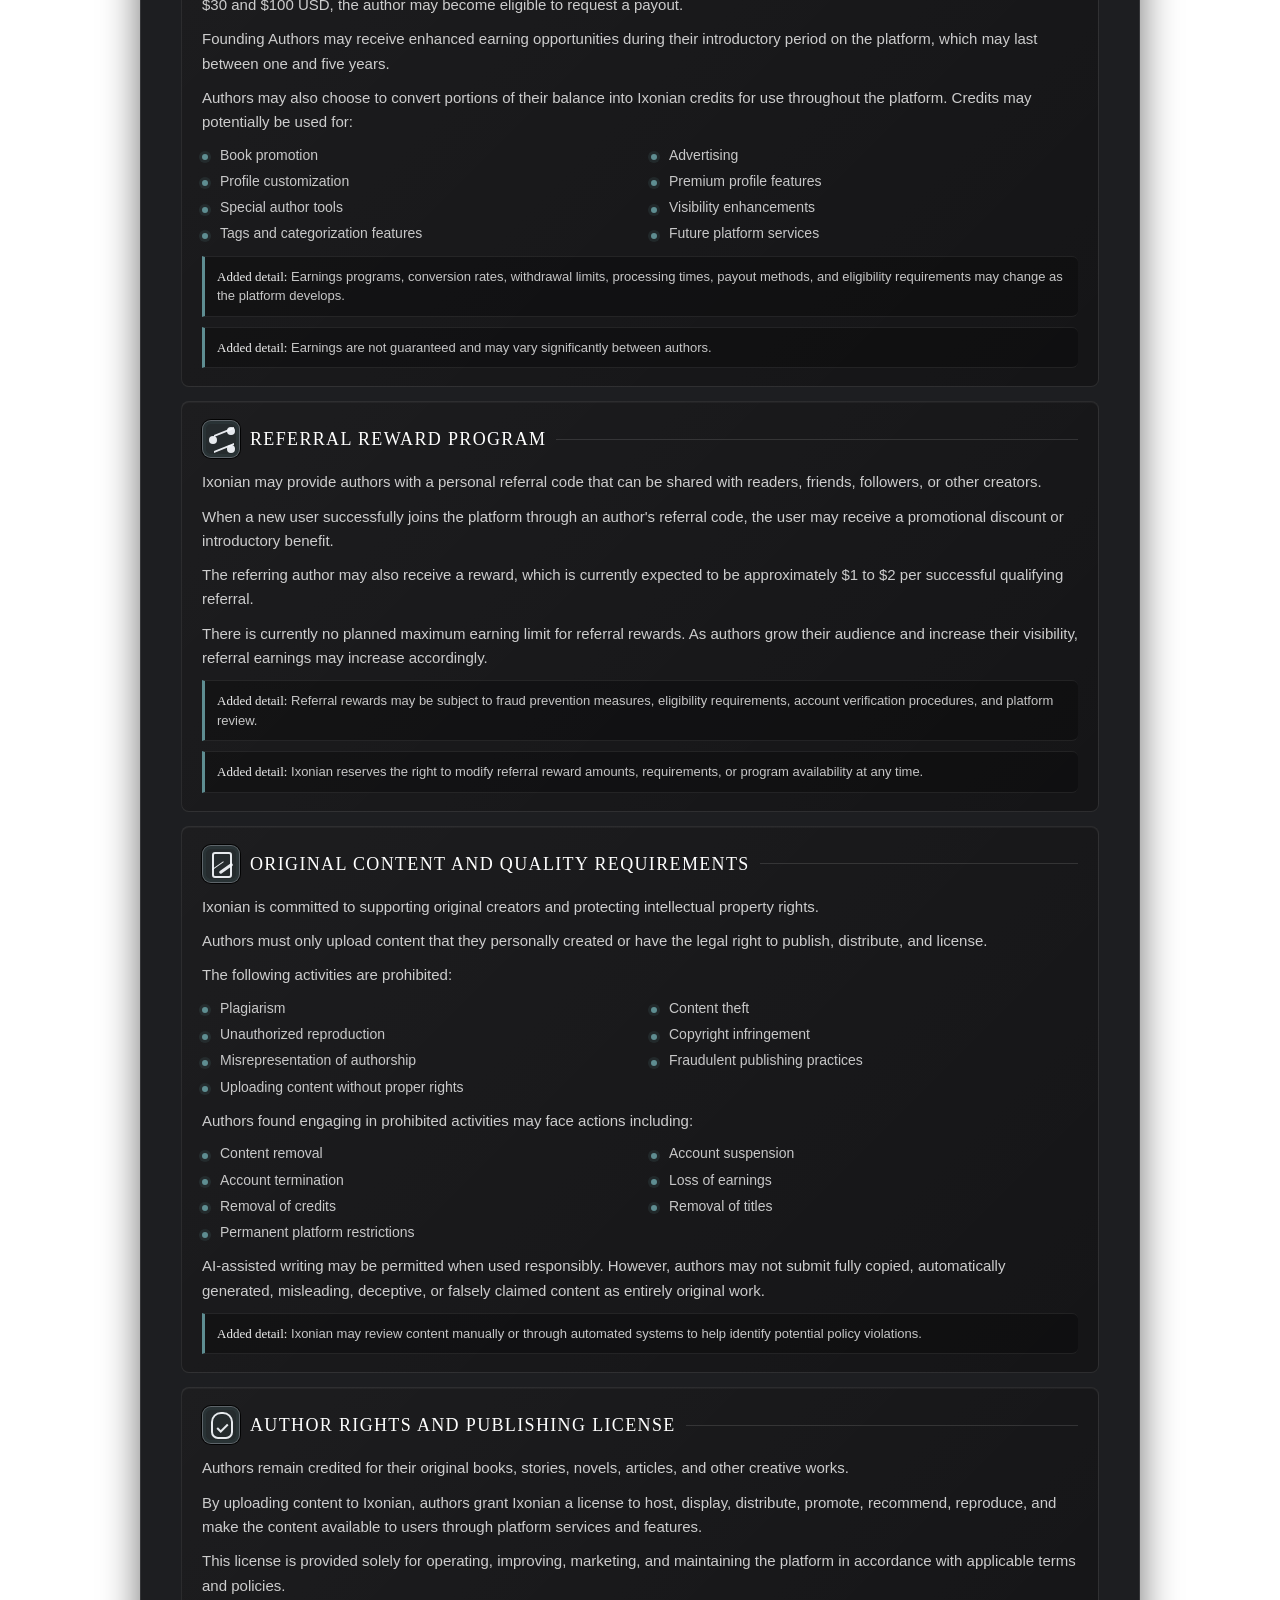
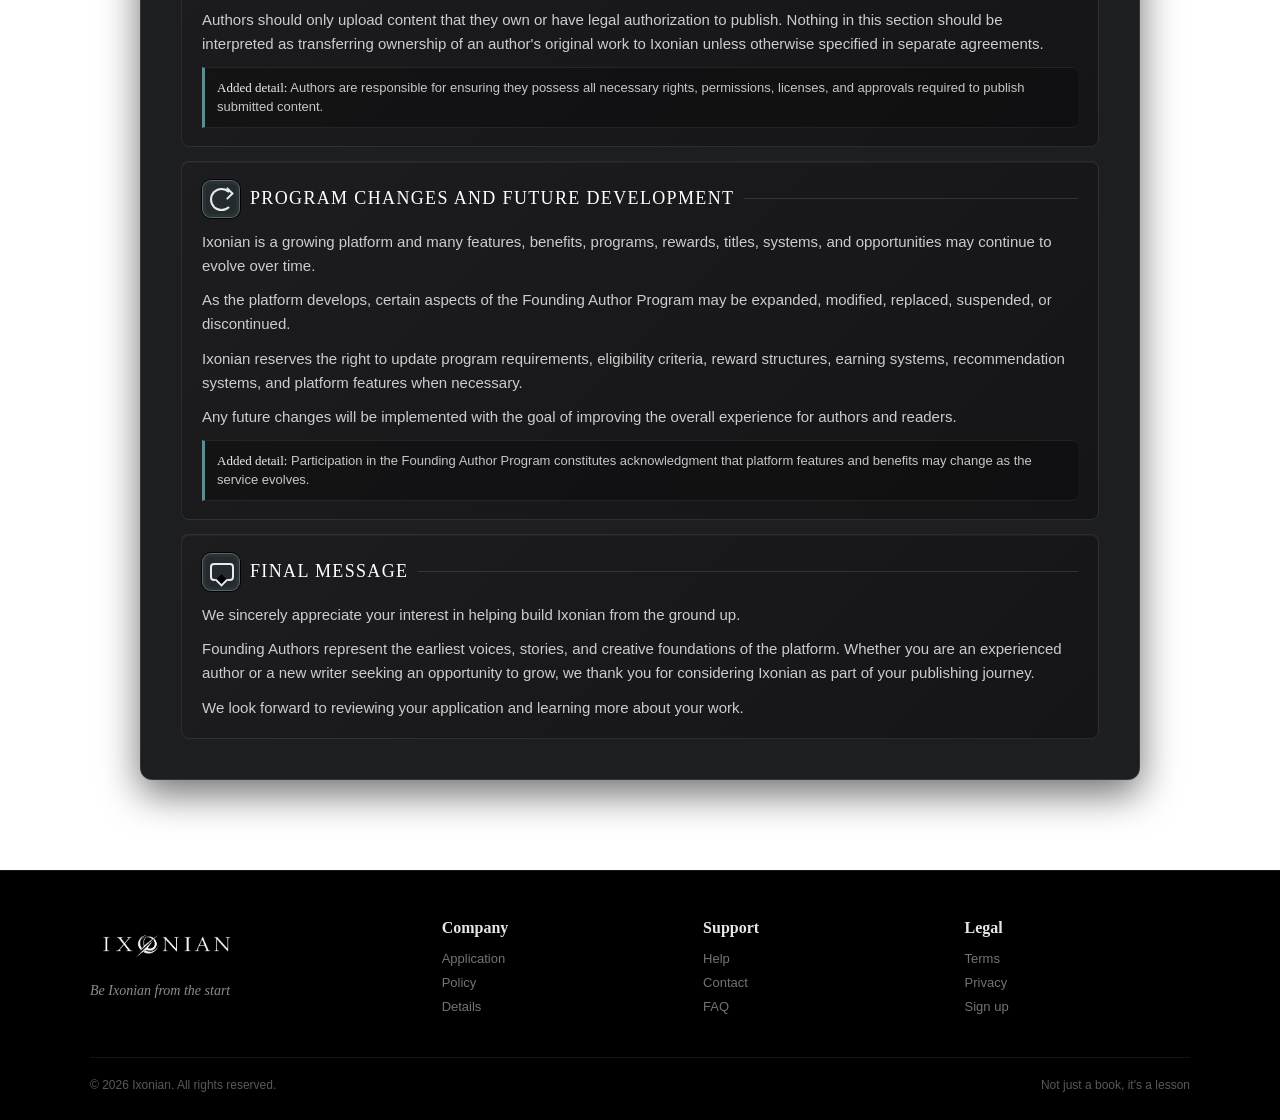
==== commit 64651bcb: "Update Ixonian" ====
--- a/more-details.html
+++ b/more-details.html
@@ -107,41 +107,39 @@
       position: absolute;
       top: 50%;
       right: max(22px, calc((100vw - 1100px) / 2 + 20px));
-      width: 140px;
+      width: 40px;
       height: 38px;
       transform: translateY(-50%);
-      border-radius: 50px;
-      border: 1px solid rgba(255,255,255,.15);
-      background: linear-gradient(135deg, #2a2a2a 0%, #1a1a1a 100%);
+      border-radius: 6px;
+      border: 1px solid transparent;
+      background: transparent;
       color: rgba(255,255,255,.85);
-      font-family: Georgia, "Times New Roman", serif;
-      font-size: 14px;
-      letter-spacing: 1.5px;
       display: flex;
+      flex-direction: column;
       align-items: center;
       justify-content: center;
       gap: 6px;
-      box-shadow:
-        inset 0 1px 1px rgba(255,255,255,.1),
-        inset 0 -1px 2px rgba(0,0,0,.4),
-        0 4px 12px rgba(0,0,0,.5);
       cursor: pointer;
       transition: all 0.2s ease;
+      padding: 0;
     }
 
     .more-btn:hover {
-      background: linear-gradient(135deg, #333 0%, #222 100%);
-      border-color: rgba(255,255,255,.25);
-      box-shadow:
-        inset 0 1px 1px rgba(255,255,255,.12),
-        inset 0 -1px 2px rgba(0,0,0,.4),
-        0 4px 16px rgba(0,0,0,.6);
+      background: rgba(255,255,255,.08);
+      border-color: rgba(255,255,255,.15);
+    }
+
+    .more-btn span {
+      width: 24px;
+      height: 2px;
+      background: rgba(255,255,255,.85);
+      border-radius: 1px;
+      display: block;
+      transition: all 0.2s ease;
     }
 
     .more-chevron {
-      font-size: 14px;
-      color: rgba(255,255,255,.5);
-      margin-top: 1px;
+      display: none;
     }
 
     .more-menu {
@@ -757,9 +755,10 @@
           </div>
         </div>
 
-        <button class="more-btn" id="moreBtn" type="button" aria-expanded="false" aria-controls="moreMenu">
-          More
-          <span class="more-chevron">▼</span>
+        <button class="more-btn" id="moreBtn" type="button" aria-expanded="false" aria-controls="moreMenu" aria-label="Menu">
+          <span></span>
+          <span></span>
+          <span></span>
         </button>
 
         <div class="more-menu" id="moreMenu" hidden>
